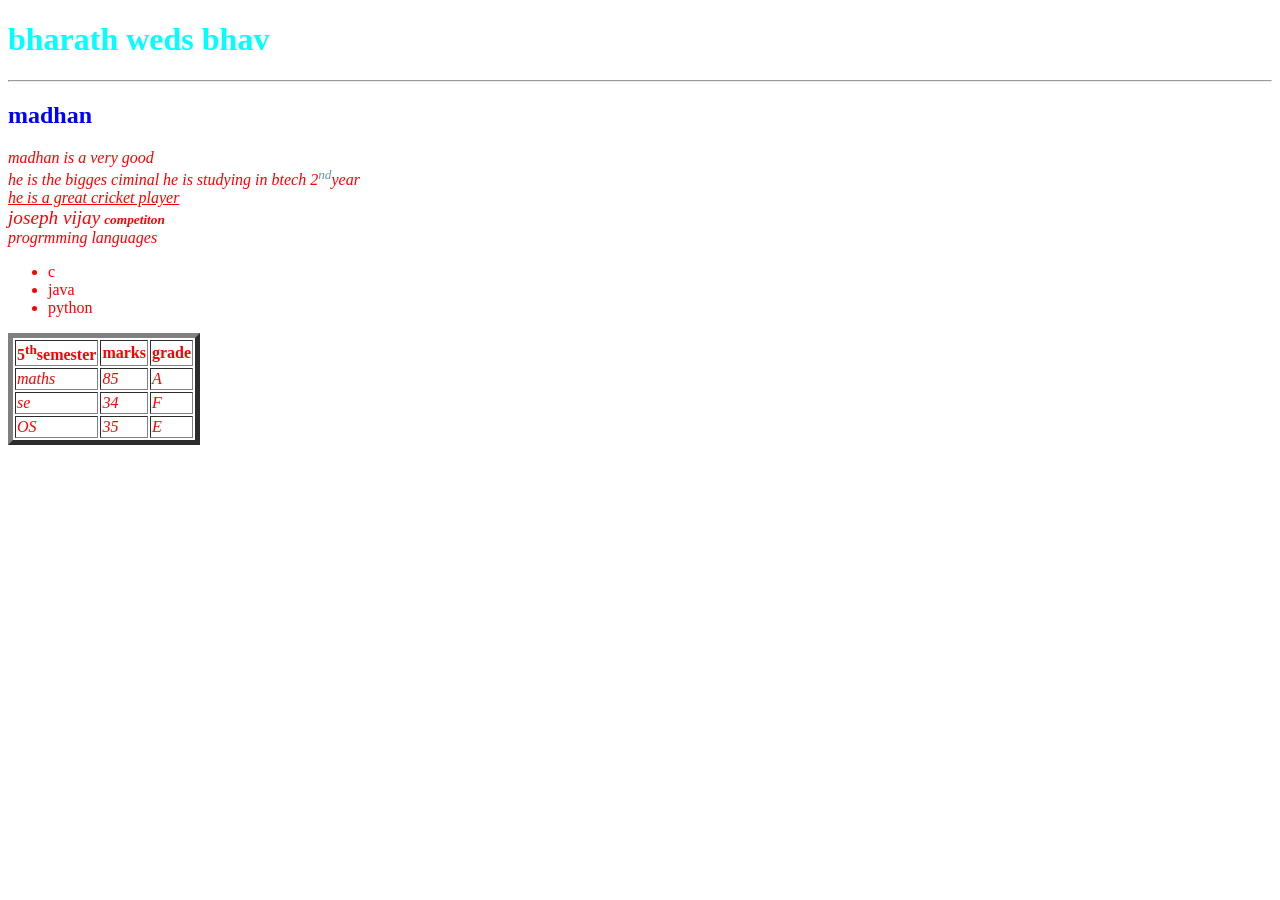
==== index.html @ ea4a3cab "Add files via upload" ====
<!DOCTYPE html>
<html lang="en">
<head>
    <meta charset="UTF-8">
    <meta name="viewport" content="width=device-width, initial-scale=1.0">
    <title>Document</title>
    <style>
        h1{
            color:aqua;
        }
    </style>
    <link rel="stylesheet" href="style.css">
</head>
<body>
    <h1>bharath weds bhav</h1>
    <hr>
    <h2 style="color: blue;">madhan</h2>
    <p>madhan is a very good <br>he is the bigges ciminal
    he is studying in btech 2<sup>nd</sup>year<br>
    <u>he is a great cricket player</u>
<br><big>joseph vijay</big>
<small>competiton</small>
<br>progrmming languages<br>
<ul>
    <li>c</li>
    <li>java
    </li>
    <li>python</li>
</ul></p>
<p>
    <table border="5">
        <tr>
            <th>5<sup>th</sup>semester</th>
            <th>marks</th>
            <th>grade</th>
        </tr>
        <tr>
            <td>maths</td>
            <td>85</td>
            <td>A</td>
        </tr>
         <tr>
            <td>se</td>
            <td>34</td>
            <td>F</td>
        </tr>
         <tr>
            <td>OS</td>
            <td>35</td>
            <td>E</td>
        </tr>
    </table>
</p>
</body>
</html>
---- style.css ----
*{
    color:red;
}
p{
    font-style:italic;
}
td,u{
    font-style:oblique;
    font--weight:bolder;
}
p>sup
{
    color:cadetblue;
}
p>small
{
    font-weight:bolder;
}
#1
{
    color:cadetblue;
}
.1
{
    color:darkgreen;
}
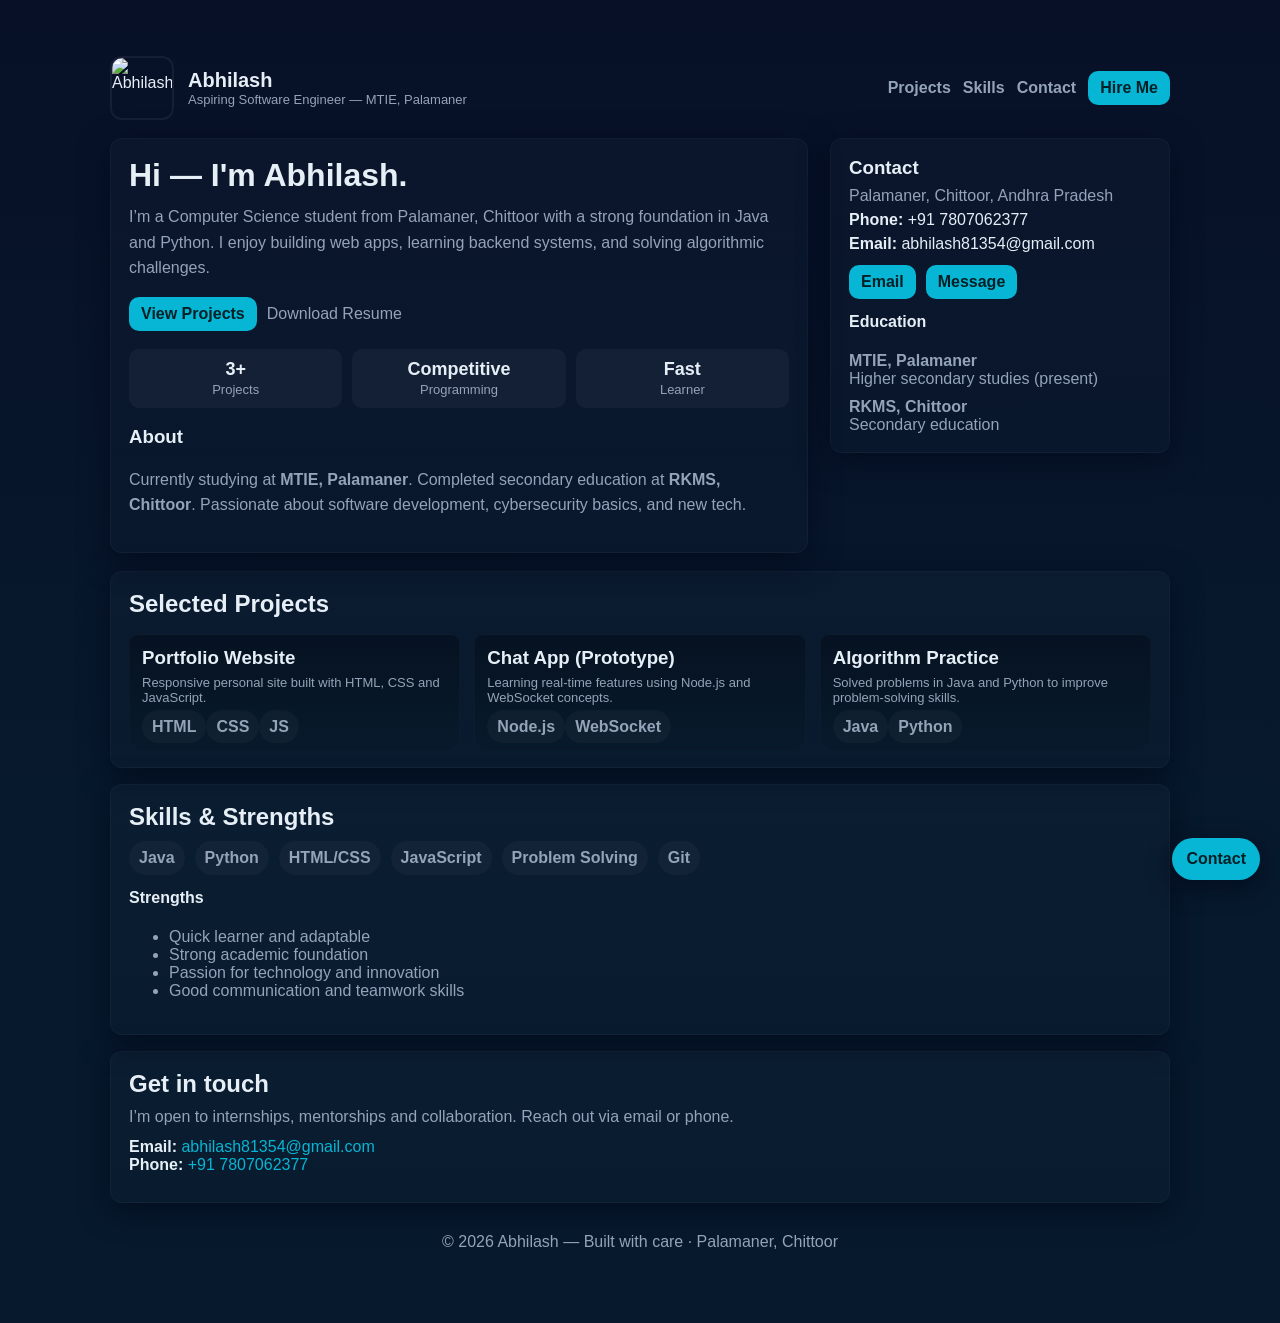
==== commit a71f1840: "Add files via upload" ====
--- a/index.html
+++ b/index.html
@@ -1,55 +1,176 @@
-<!DOCTYPE html>
+<!doctype html>
 <html lang="en">
-<head>
-    <meta charset="UTF-8">
-    <meta name="viewport" content="width=device-width, initial-scale=1.0">
-    <title>Document</title>
-    <style>
-        h1{
-            color:aqua;
-        }
-    </style>
-    <link rel="stylesheet" href="style.css">
-</head>
-<body>
-    <h1>bharath weds bhav</h1>
-    <hr>
-    <h2 style="color: blue;">madhan</h2>
-    <p>madhan is a very good <br>he is the bigges ciminal
-    he is studying in btech 2<sup>nd</sup>year<br>
-    <u>he is a great cricket player</u>
-<br><big>joseph vijay</big>
-<small>competiton</small>
-<br>progrmming languages<br>
-<ul>
-    <li>c</li>
-    <li>java
-    </li>
-    <li>python</li>
-</ul></p>
-<p>
-    <table border="5">
-        <tr>
-            <th>5<sup>th</sup>semester</th>
-            <th>marks</th>
-            <th>grade</th>
-        </tr>
-        <tr>
-            <td>maths</td>
-            <td>85</td>
-            <td>A</td>
-        </tr>
-         <tr>
-            <td>se</td>
-            <td>34</td>
-            <td>F</td>
-        </tr>
-         <tr>
-            <td>OS</td>
-            <td>35</td>
-            <td>E</td>
-        </tr>
-    </table>
-</p>
-</body>
-</html>+    <head>
+        <meta charset="utf-8" />
+        <meta name="viewport" content="width=device-width,initial-scale=1" />
+        <title>Abhilash — Portfolio</title>
+        <meta name="description" content="Portfolio of Abhilash — Aspiring Software Engineer from Chittoor" />
+        <style>
+            :root{--bg:#0f172a;--card:#0b1220;--muted:#94a3b8;--accent:#06b6d4;--glass:rgba(255,255,255,0.04)}
+            *{box-sizing:border-box}
+            body{margin:0;font-family:Inter,Segoe UI,Helvetica,Arial,sans-serif;background:linear-gradient(180deg,#071027 0%,#07192d 60%);color:#e6eef6;-webkit-font-smoothing:antialiased}
+            .wrap{max-width:1100px;margin:36px auto;padding:20px}
+
+            header{display:flex;justify-content:space-between;align-items:center;margin-bottom:18px}
+            .brand{display:flex;align-items:center;gap:14px}
+            .brand img{width:64px;height:64px;border-radius:12px;object-fit:cover;border:2px solid rgba(255,255,255,0.06)}
+            .brand h1{font-size:20px;margin:0}
+            nav{display:flex;gap:12px;align-items:center}
+            nav a{color:var(--muted);text-decoration:none;font-weight:600}
+            .btn{background:var(--accent);color:#042027;padding:8px 12px;border-radius:10px;text-decoration:none;font-weight:700}
+
+            .hero{display:grid;grid-template-columns:1fr 340px;gap:22px;align-items:start}
+            .card{background:linear-gradient(180deg,rgba(255,255,255,0.02),rgba(255,255,255,0.01));border-radius:12px;padding:18px;border:1px solid rgba(255,255,255,0.03);box-shadow:0 8px 30px rgba(2,6,23,0.6)}
+            .intro h2{margin:0;font-size:32px}
+            .intro p{color:var(--muted);line-height:1.6;margin-top:10px}
+            .cta{margin-top:16px;display:flex;gap:10px}
+
+            .stats{display:flex;gap:10px;margin-top:18px}
+            .stat{background:var(--glass);padding:10px;border-radius:10px;text-align:center;flex:1}
+            .stat strong{display:block;font-size:18px}
+
+            .projects-grid{display:grid;grid-template-columns:repeat(3,1fr);gap:14px;margin-top:16px}
+            .project{background:linear-gradient(180deg,#061222,#071a2b);padding:12px;border-radius:10px;border:1px solid rgba(255,255,255,0.02);transition:transform .28s ease,box-shadow .28s ease}
+            .project:hover{transform:translateY(-6px);box-shadow:0 12px 30px rgba(3,10,18,0.6)}
+
+            .skills{display:flex;flex-wrap:wrap;gap:10px;margin-top:10px}
+            .skill{background:rgba(255,255,255,0.03);padding:8px 10px;border-radius:999px;font-weight:600;color:var(--muted)}
+
+            .contact-btn{position:fixed;right:20px;bottom:20px;background:var(--accent);color:#042027;padding:12px 14px;border-radius:999px;box-shadow:0 8px 24px rgba(2,6,23,0.6);text-decoration:none;font-weight:700}
+
+            footer{margin-top:30px;color:var(--muted);text-align:center}
+
+            @media (max-width:980px){.projects-grid{grid-template-columns:repeat(2,1fr)}.hero{grid-template-columns:1fr}}
+            @media (max-width:640px){.projects-grid{grid-template-columns:1fr}.brand h1{font-size:16px}}
+
+            /* small accessibility focus styles */
+            a:focus{outline:3px solid rgba(6,182,212,0.18);outline-offset:3px}
+        </style>
+    </head>
+    <body>
+        <div class="wrap">
+            <header>
+                <div class="brand">
+                    <img src="files/WhatsApp Image 2026-06-09 at 10.48.36.jpeg" alt="Abhilash">
+                    <div>
+                        <h1>Abhilash</h1>
+                        <div style="color:var(--muted);font-size:13px">Aspiring Software Engineer — MTIE, Palamaner</div>
+                    </div>
+                </div>
+                <nav>
+                    <a href="#projects">Projects</a>
+                    <a href="#skills">Skills</a>
+                    <a href="#contact">Contact</a>
+                    <a class="btn" href="#contact">Hire Me</a>
+                </nav>
+            </header>
+
+            <main class="hero">
+                <section class="card intro" aria-labelledby="intro-title">
+                    <h2 id="intro-title">Hi — I'm Abhilash.</h2>
+                    <p>I’m a Computer Science student from Palamaner, Chittoor with a strong foundation in Java and Python. I enjoy building web apps, learning backend systems, and solving algorithmic challenges.</p>
+
+                    <div class="cta">
+                        <a class="btn" href="#projects">View Projects</a>
+                        <a href="files/resume.pdf" style="color:var(--muted);align-self:center;text-decoration:none">Download Resume</a>
+                    </div>
+
+                    <div class="stats" role="list">
+                        <div class="stat" role="listitem"><strong>3+</strong><span style="color:var(--muted);font-size:13px">Projects</span></div>
+                        <div class="stat" role="listitem"><strong>Competitive</strong><span style="color:var(--muted);font-size:13px">Programming</span></div>
+                        <div class="stat" role="listitem"><strong>Fast</strong><span style="color:var(--muted);font-size:13px">Learner</span></div>
+                    </div>
+
+                    <h3 style="margin-top:18px">About</h3>
+                    <p style="color:var(--muted);margin-top:8px">Currently studying at <strong>MTIE, Palamaner</strong>. Completed secondary education at <strong>RKMS, Chittoor</strong>. Passionate about software development, cybersecurity basics, and new tech.</p>
+                </section>
+
+                <aside class="card" aria-labelledby="contact-title">
+                    <h3 id="contact-title" style="margin:0 0 8px 0">Contact</h3>
+                    <p style="color:var(--muted);margin:0 0 6px 0">Palamaner, Chittoor, Andhra Pradesh</p>
+                    <p style="margin:0 0 6px 0"><strong>Phone:</strong> +91 7807062377</p>
+                    <p style="margin:0 0 12px 0"><strong>Email:</strong> abhilash81354@gmail.com</p>
+                    <div style="display:flex;gap:10px;margin-top:8px">
+                        <a class="btn" href="mailto:abhilash81354@gmail.com">Email</a>
+                        <a class="btn" href="#contact">Message</a>
+                    </div>
+
+                    <h4 style="margin-top:14px">Education</h4>
+                    <p style="color:var(--muted);margin:6px 0 0 0"><strong>MTIE, Palamaner</strong><br>Higher secondary studies (present)</p>
+                    <p style="color:var(--muted);margin:10px 0 0 0"><strong>RKMS, Chittoor</strong><br>Secondary education</p>
+                </aside>
+            </main>
+
+            <section id="projects" class="card" style="margin-top:18px">
+                <h2 style="margin:0 0 10px 0">Selected Projects</h2>
+                <div class="projects-grid">
+                    <div class="project" tabindex="0">
+                        <h3 style="margin:0">Portfolio Website</h3>
+                        <p style="color:var(--muted);font-size:13px;margin-top:6px">Responsive personal site built with HTML, CSS and JavaScript.</p>
+                        <div class="tags" style="margin-top:10px"><span class="skill">HTML</span><span class="skill">CSS</span><span class="skill">JS</span></div>
+                    </div>
+
+                    <div class="project" tabindex="0">
+                        <h3 style="margin:0">Chat App (Prototype)</h3>
+                        <p style="color:var(--muted);font-size:13px;margin-top:6px">Learning real-time features using Node.js and WebSocket concepts.</p>
+                        <div class="tags" style="margin-top:10px"><span class="skill">Node.js</span><span class="skill">WebSocket</span></div>
+                    </div>
+
+                    <div class="project" tabindex="0">
+                        <h3 style="margin:0">Algorithm Practice</h3>
+                        <p style="color:var(--muted);font-size:13px;margin-top:6px">Solved problems in Java and Python to improve problem-solving skills.</p>
+                        <div class="tags" style="margin-top:10px"><span class="skill">Java</span><span class="skill">Python</span></div>
+                    </div>
+                </div>
+            </section>
+
+            <section id="skills" class="card" style="margin-top:16px">
+                <h2 style="margin:0 0 10px 0">Skills & Strengths</h2>
+                <div class="skills">
+                    <div class="skill">Java</div>
+                    <div class="skill">Python</div>
+                    <div class="skill">HTML/CSS</div>
+                    <div class="skill">JavaScript</div>
+                    <div class="skill">Problem Solving</div>
+                    <div class="skill">Git</div>
+                </div>
+                <h4 style="margin-top:14px">Strengths</h4>
+                <ul style="color:var(--muted);margin-top:6px">
+                    <li>Quick learner and adaptable</li>
+                    <li>Strong academic foundation</li>
+                    <li>Passion for technology and innovation</li>
+                    <li>Good communication and teamwork skills</li>
+                </ul>
+            </section>
+
+            <section id="contact" class="card" style="margin-top:16px">
+                <h2 style="margin:0 0 10px 0">Get in touch</h2>
+                <p style="color:var(--muted);margin:0 0 12px 0">I’m open to internships, mentorships and collaboration. Reach out via email or phone.</p>
+                <p style="margin:0"><strong>Email:</strong> <a href="mailto:abhilash81354@gmail.com" style="color:var(--accent);text-decoration:none">abhilash81354@gmail.com</a></p>
+                <p style="margin:0 0 10px 0"><strong>Phone:</strong> <a href="tel:+917807062377" style="color:var(--accent);text-decoration:none">+91 7807062377</a></p>
+            </section>
+
+            <footer>
+                <p style="color:var(--muted);margin-top:20px">© 2026 Abhilash — Built with care · Palamaner, Chittoor</p>
+            </footer>
+
+            <a class="contact-btn" href="mailto:abhilash81354@gmail.com">Contact</a>
+        </div>
+
+        <script>
+            // small progressive enhancements: keyboard focus reveal and simple analytics (no external calls)
+            document.querySelectorAll('.project').forEach(p => {
+                p.addEventListener('click', ()=> p.animate([{transform:'translateY(0)'},{transform:'translateY(-6px)'}],{duration:220,fill:'forwards'}));
+            });
+
+            // smooth scroll for hash links
+            document.querySelectorAll('a[href^="#"]').forEach(a=>{
+                a.addEventListener('click', e=>{
+                    e.preventDefault();
+                    const t=document.querySelector(a.getAttribute('href'));
+                    if(t) t.scrollIntoView({behavior:'smooth',block:'start'});
+                });
+            });
+        </script>
+    </body>
+</html>
